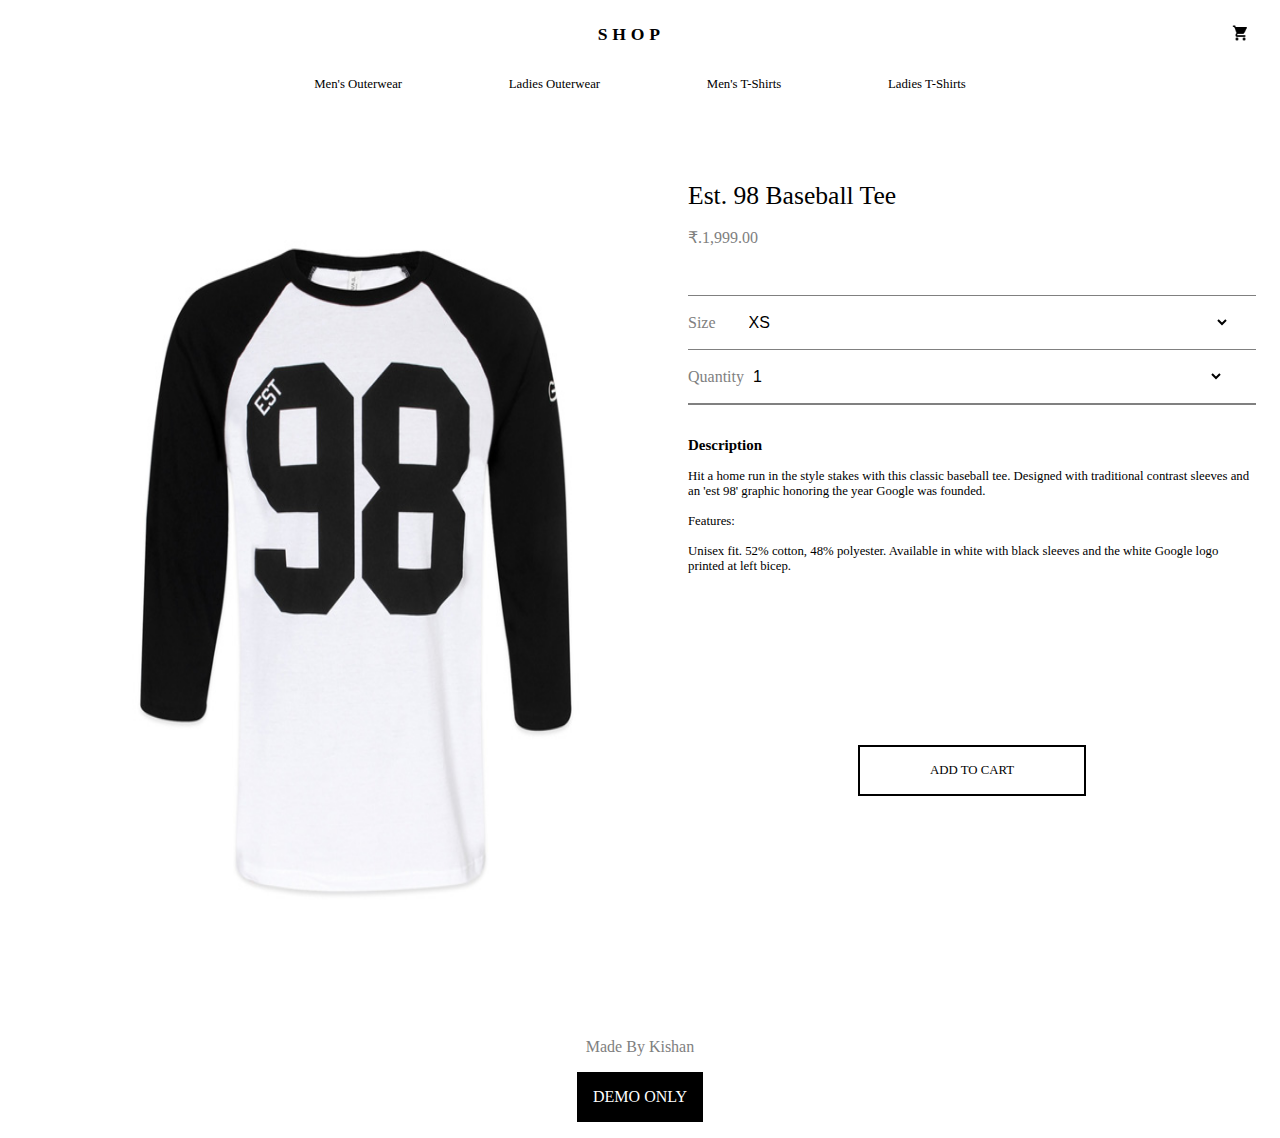
==== product-details.html @ 000cc69c "Product Details Completed" ====
<!DOCTYPE html>

<head>
    <meta charset="utf-8">
    <meta name="viewport" content="width=device-width, initial-scale=1">
    <title>Product </title>
    <link rel="stylesheet" href="css/style.css">
</head>

<body>
    <header>
        <div class="header-menu-box">
            <div class="header-menu"></div>
            <div class="header-menu"></div>
            <div class="header-menu"></div>
        </div>

        <div class="logo">
            <a href="index.html">SHOP</a>
        </div>
        <div class="cart-logo-box">
            <a href="#"> <img class="cart-logo" src="images/cart.png" alt="Cart"></a>
        </div>

    </header>
    <div class="nav-bar-box">
        <div class="nav-bar">
            <div>
                <a href=""> Men's Outerwear</a>
            </div>
            <div>
                <a href=""> Ladies Outerwear</a>
            </div>
            <div>
                <a href=""> Men's T-Shirts</a>
            </div>
            <div>
                <a href="">Ladies T-Shirts</a>
            </div>
        </div>
    </div>
    <div class="product-display-box">
        <div class="product-display-img-box">
            <img class="product-display-img " src="images/tshirt.jpg" alt="">
        </div>
        <div class="product-display-details">
            <h1>Est. 98 Baseball Tee</h1>
            <div class="price">₹.1,999.00</div>
            <div class="size">Size
                <select class="size-options">
                    <option value="XS">XS</option>
                    <option value="S">S</option>
                    <option value="M">M</option>
                    <option value="L">L</option>
                    <option value="XL">XL</option>
                </select>
            </div>
            <div class="quantity">Quantity
                <select class="quantity-options">
                    <option value="one">1</option>
                    <option value="two">2</option>
                    <option value="three">3</option>
                    <option value="four">4</option>
                    <option value="five">5</option>
                </select>
            </div>
            <div class="description">
                <h3>Description</h3>
                <p>Hit a home run in the style stakes with this classic baseball tee. Designed with traditional
                    contrast sleeves and an 'est 98' graphic honoring the year Google was founded.

                    <br>
                    <br>
                    Features:<br><br>
                    Unisex fit.
                    52% cotton, 48% polyester.
                    Available in white with black sleeves and the white Google logo printed at left bicep.</p>
            </div>
            <div>
                <div class="add-to-cart"><a href="">ADD TO CART</a></div>
            </div>
        </div>
    </div>
    <footer>
        <div class="footer-div">
            Made By Kishan
        </div>
        <div class="footer-div">
            <div class="footer-div-demo">DEMO ONLY</div>
        </div>
    </footer>
</body>

</html>
---- css/style.css ----
header {
    justify-content: center;
    display: flex;
    padding-top: 1rem;
    padding-bottom: 1rem;
}

h1 {
    font-weight: 100;
}

a {
    text-decoration: none;
    color: black;
}

footer {
    justify-content: center;
    margin-top: 1rem;
}

.logo {
    width: 95%;
    justify-content: center;
    display: flex;
    letter-spacing: .3rem;
    font-size: 1.1rem;
    font-weight: 600;
}

.cart-logo-box {
    height: 1.1rem;
    justify-content: end;
}

.cart-logo {
    height: 1.1rem;
}

.nav-bar-box {
    display: flex;
    padding-top: 1rem;
    font-size: .8rem;
    justify-content: space-around;
    padding-bottom: 1.5rem;
}

.nav-bar {
    width: 60%;
    display: flex;
    font-size: .8rem;
    justify-content: space-around;
}


.footer-div {
    justify-content: center;
    display: flex;
    padding-bottom: .5rem;
    padding-top: .5rem;
    color: gray;
}

.footer-div-demo {
    background-color: black;
    color: white;
    padding: 1rem;
}

.product-details-box {}

.product-img-1 {
    background-image: url(../images/mens_outerwear.jpg);
    background-size: cover;
    min-height: 20rem;
    background-position: center;
}

.product-img-2 {
    background-image: url(../images/ladies_outerwear.jpg);
    background-size: cover;
    min-height: 20rem;
    background-position: center;
}

.product-img-3 {
    display: flex;
}

.product-img-3-1 {
    width: 50%;
}

.product-img-3-2 {
    width: 50%;
    background-size: cover;
}

.product-img-3-1-1 {
    background-image: url(../images/mens_tshirts.jpg);
    background-size: cover;
    min-height: 20rem;
    background-position: center;
}

.product-img-3-1-2 {
    background-image: url(../images/ladies_tshirts.jpg);
    background-size: cover;
    min-height: 20rem;
    background-position: center;
}


.product-img-label {
    justify-content: center;
    display: flex;
    padding: 2rem 0 1rem 0;
}

.product-shop-now-box {
    justify-content: center;
    display: flex;
    padding: 1rem 0 1rem 0;
}

.product-shop-now {
    border: 2px solid;
    padding: .5rem 2.5rem;
}

.product-display-box {
    width: 100%;
    height: auto;
    display: flex;
}

.product-display-img-box {
    width: 50%;
    height: auto;
    display: flex;
    /* margin: 3rem 0; */
    padding: 3rem 3rem;
}

.product-display-img {
    width: 100%;
    height: auto;
    display: flex;
    margin: 3rem 1rem;
}

.product-display-details {
    width: 50%;
    height: auto;
    font-size: .8rem;
    margin: 3rem 1rem;
}

.price {
    color: gray;
    font-size: 1rem;
    padding-bottom: 3rem;
}

.size {
    width: 100%;
    font-size: 1rem;
    padding: 1rem 0;
    border-top: 1px solid gray;
    color: gray;

}

.quantity {
    width: 100%;
    font-size: 1rem;
    padding: 1rem 0;
    border-top: 1px solid gray;
    color: gray;
    border-bottom: 2px solid gray;
    margin-bottom: 2rem;
}

.size-options {
    width: 90%;
    background-color: transparent;
    border-color: transparent;
    font-size: 1rem;
    padding-left: 1.5rem;
}

.quantity-options {
    width: 84%;
    background-color: transparent;
    border-color: transparent;
    font-size: 1rem;
}

.add-to-cart {
    justify-content: center;
    display: flex;
    padding: 1rem 0 1rem 0;
    border: 2px solid black;
    margin: 30%;
}

.description {
    margin-bottom: 0rem;
}






@media only screen and (max-width:767px) {
    .header-menu-box {
        height: 1.1rem;
    }

    .header-menu {
        width: 1rem;
        height: 0.1rem;
        background-color: black;
        margin: .15rem 0;
    }

    .nav-bar-box {
        display: none;
    }

    .product-img-3 {
        display: block;
    }

    .product-img-3-1 {
        width: 100%;
    }

    .product-img-3-2 {
        width: 100%;
    }

    .product-display-box {
        display: block;
        width: 100%;
    }

    .product-display-img-box {
        width: 100%;
        padding: 0;
        margin: 0;

    }

    .product-display-details {
        width: 100%;
        margin: 0;
    }

    .product-display-img {
        margin: 0;
    }

    .add-to-cart {
        margin: 0;
        position: fixed;
        right: 1px;
        left: 1px;
        bottom: 0px;
        background-color: blue;
    }

    .description {
        margin-bottom: 8rem;
    }

    footer {
        display: none;
    }
}
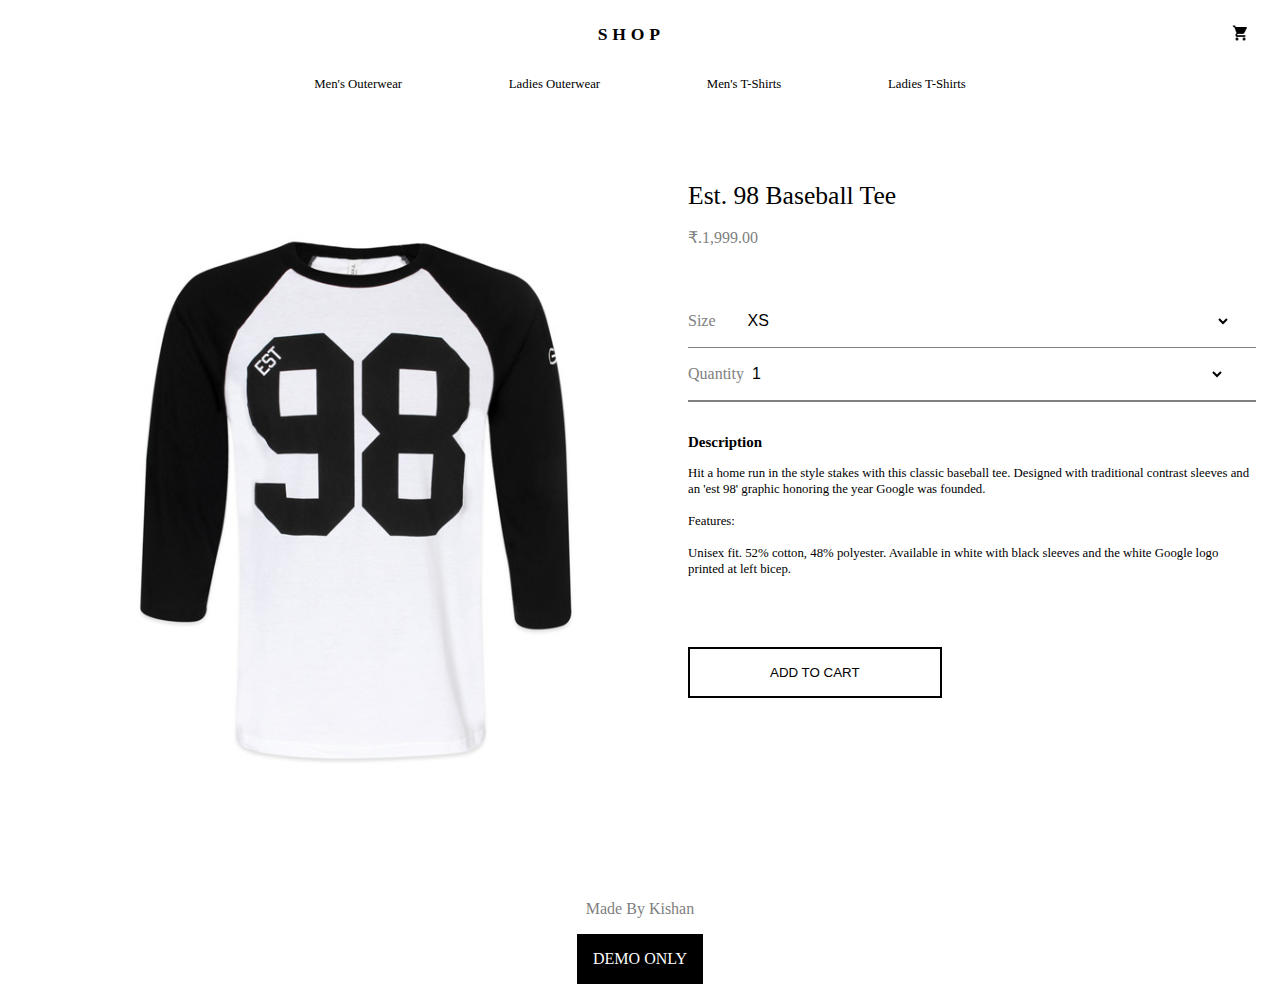
==== commit c87a0152: "Final Commit" ====
--- a/product-details.html
+++ b/product-details.html
@@ -5,11 +5,26 @@
     <meta name="viewport" content="width=device-width, initial-scale=1">
     <title>Product </title>
     <link rel="stylesheet" href="css/style.css">
+    <link rel="stylesheet" href="css/footer-style.css">
 </head>
 
 <body>
     <header>
         <div class="header-menu-box">
+            <div id="nov-hover">
+                <div class="menu-hover-items">
+                    <a class="a-hover" href="product-details.html"> Men's Outerwear</a>
+                </div>
+                <div class="menu-hover-items">
+                    <a class="a-hover" href="product-details.html"> Ladies Outerwear</a>
+                </div>
+                <div class="menu-hover-items">
+                    <a class="a-hover" href="product-details.html"> Men's T-Shirts</a>
+                </div>
+                <div class="menu-hover-items">
+                    <a class="a-hover" href="product-details.html">Ladies T-Shirts</a>
+                </div>
+            </div>
             <div class="header-menu"></div>
             <div class="header-menu"></div>
             <div class="header-menu"></div>
@@ -19,7 +34,7 @@
             <a href="index.html">SHOP</a>
         </div>
         <div class="cart-logo-box">
-            <a href="#"> <img class="cart-logo" src="images/cart.png" alt="Cart"></a>
+            <a href="checkout.html"> <img class="cart-logo" src="images/cart.png" alt="Cart"></a>
         </div>
 
     </header>
@@ -76,9 +91,11 @@
                     52% cotton, 48% polyester.
                     Available in white with black sleeves and the white Google logo printed at left bicep.</p>
             </div>
-            <div>
-                <div class="add-to-cart"><a href="">ADD TO CART</a></div>
-            </div>
+            <a href="checkout.html">
+                <div>
+                    <button class="add-to-cart">ADD TO CART</button>
+                </div>
+            </a>
         </div>
     </div>
     <footer>
--- a/css/style.css
+++ b/css/style.css
@@ -3,6 +3,11 @@
     display: flex;
     padding-top: 1rem;
     padding-bottom: 1rem;
+}
+
+button {
+    background-color: transparent;
+    cursor: pointer;
 }
 
 h1 {
@@ -19,11 +24,89 @@
     margin-top: 1rem;
 }
 
+input {
+    width: 100%;
+    border: 0ch;
+    border-bottom: 1px solid gainsboro;
+    padding-top: 2rem;
+
+    background-color: transparent;
+    outline: none;
+}
+
+select {
+    background-color: transparent;
+    border: 0;
+    border-bottom: 1px solid;
+    outline: none;
+}
+
+
+
+input:focus-within::placeholder {
+    color: transparent;
+}
+
+
+input:focus-within~label {
+
+    color: grey;
+    top: -3rem;
+    transition: .5s;
+}
+
+input:focus-within~.cvv-label {
+
+    color: black;
+    top: -1rem;
+
+}
+
+label {
+    transition: .5s;
+    color: transparent;
+    top: -2rem;
+    position: relative;
+}
+
+
+input:focus-within~.border {
+
+    background-color: black;
+    transform: scaleX(1000);
+
+}
+
+input:focus-within~.border-cvv {
+
+    background-color: black;
+    transform: scaleX(1000);
+
+}
+
+select:focus-within~label {
+
+    color: black;
+    top: -3rem;
+    transition: .5s;
+}
+
+.cvv-label {
+    top: 0%;
+    left: -6rem;
+    transition: .5s;
+}
+
+
+
+
+
+
 .logo {
     width: 95%;
     justify-content: center;
     display: flex;
-    letter-spacing: .3rem;
+    letter-spacing: 0.3rem;
     font-size: 1.1rem;
     font-weight: 600;
 }
@@ -40,7 +123,7 @@
 .nav-bar-box {
     display: flex;
     padding-top: 1rem;
-    font-size: .8rem;
+    font-size: 0.8rem;
     justify-content: space-around;
     padding-bottom: 1.5rem;
 }
@@ -48,16 +131,15 @@
 .nav-bar {
     width: 60%;
     display: flex;
-    font-size: .8rem;
+    font-size: 0.8rem;
     justify-content: space-around;
 }
 
-
 .footer-div {
     justify-content: center;
     display: flex;
-    padding-bottom: .5rem;
-    padding-top: .5rem;
+    padding-bottom: 0.5rem;
+    padding-top: 0.5rem;
     color: gray;
 }
 
@@ -67,21 +149,21 @@
     padding: 1rem;
 }
 
-.product-details-box {}
-
-.product-img-1 {
-    background-image: url(../images/mens_outerwear.jpg);
+.product-img {
     background-size: cover;
     min-height: 20rem;
     background-position: center;
 }
 
+
+.product-img-1 {
+    background-image: url(../images/mens_outerwear.jpg);
+}
+
 .product-img-2 {
     background-image: url(../images/ladies_outerwear.jpg);
-    background-size: cover;
-    min-height: 20rem;
-    background-position: center;
-}
+}
+
 
 .product-img-3 {
     display: flex;
@@ -98,18 +180,11 @@
 
 .product-img-3-1-1 {
     background-image: url(../images/mens_tshirts.jpg);
-    background-size: cover;
-    min-height: 20rem;
-    background-position: center;
 }
 
 .product-img-3-1-2 {
     background-image: url(../images/ladies_tshirts.jpg);
-    background-size: cover;
-    min-height: 20rem;
-    background-position: center;
-}
-
+}
 
 .product-img-label {
     justify-content: center;
@@ -125,7 +200,7 @@
 
 .product-shop-now {
     border: 2px solid;
-    padding: .5rem 2.5rem;
+    padding: 0.5rem 2.5rem;
 }
 
 .product-display-box {
@@ -152,7 +227,7 @@
 .product-display-details {
     width: 50%;
     height: auto;
-    font-size: .8rem;
+    font-size: 0.8rem;
     margin: 3rem 1rem;
 }
 
@@ -163,20 +238,18 @@
 }
 
 .size {
+    width: 100%;
+    font-size: 1rem;
+    padding: 1rem 0;
+    color: gray;
+}
+
+.quantity {
     width: 100%;
     font-size: 1rem;
     padding: 1rem 0;
     border-top: 1px solid gray;
     color: gray;
-
-}
-
-.quantity {
-    width: 100%;
-    font-size: 1rem;
-    padding: 1rem 0;
-    border-top: 1px solid gray;
-    color: gray;
     border-bottom: 2px solid gray;
     margin-bottom: 2rem;
 }
@@ -197,23 +270,156 @@
 }
 
 .add-to-cart {
-    justify-content: center;
-    display: flex;
-    padding: 1rem 0 1rem 0;
+    padding: 1rem 5rem 1rem 5rem;
     border: 2px solid black;
-    margin: 30%;
+    margin-top: 10%;
 }
 
 .description {
     margin-bottom: 0rem;
-}
-
-
-
-
-
-
-@media only screen and (max-width:767px) {
+    margin-top: 2rem;
+    line-height: 1rem;
+}
+
+.checkout-box {
+    width: 100%;
+}
+
+.checkout-box-header {
+    width: 100%;
+    justify-content: center;
+}
+
+.checkout-box-header-1 {
+    font-weight: 100;
+    text-align: center;
+}
+
+.checkout-box-header-tag {
+    text-align: center;
+    color: gray;
+    font-size: .9rem;
+}
+
+.checkout-box-part {
+    display: flex;
+}
+
+.checkout-box-part1 {
+    width: 50%;
+    padding: 3rem;
+}
+
+.checkout-box-part2 {
+    width: 50%;
+    padding: 3rem;
+}
+
+.checkout-box-header-1-1 {
+    display: flex;
+    justify-content: space-between;
+}
+
+.checkout-box-header-1-2 {
+    display: flex;
+    justify-content: space-between;
+}
+
+.order-summary {
+    display: flex;
+    justify-content: space-between;
+    margin-top: 2rem;
+    font-size: .8rem;
+}
+
+.checkout-box-part-def {
+    margin-top: 1rem;
+}
+
+.address {
+    margin-top: 1rem;
+}
+
+.inp-sep {
+    display: flex;
+}
+
+.month-options {
+    width: 30%;
+}
+
+.year-options {
+    width: 30%;
+}
+
+.cvv {
+    width: 40%;
+    margin-left: 1rem;
+}
+
+.country-options {
+    width: 100%;
+    padding-top: .5rem;
+    padding-bottom: .5rem;
+}
+
+.header-menu-box:hover #nov-hover {
+    display: block;
+}
+
+.header-menu-box #nov-hover {
+    display: none;
+    position: fixed;
+    background-color: white;
+    width: 25%;
+    color: gray;
+    line-height: 1rem;
+    height: 100%;
+
+
+}
+
+.menu-hover-items {
+    padding: 1rem;
+}
+
+.a-hover {
+
+    color: gray;
+}
+
+.border {
+    height: 2px;
+    width: 1px;
+    background-color: transparent;
+    position: relative;
+    left: 50%;
+    bottom: 1.3rem;
+    transition: .5s;
+}
+
+.border-cvv {
+    height: 2px;
+    width: 1px;
+    background-color: transparent;
+    position: relative;
+    left: 50%;
+    transition: .5s;
+}
+
+.animation {
+    overflow: hidden;
+    width: auto;
+}
+
+.animation-cvv {
+    overflow: hidden;
+    width: 30%;
+    margin-bottom: -1.3rem;
+    margin-left: .5rem;
+}
+
+@media only screen and (max-width: 767px) {
     .header-menu-box {
         height: 1.1rem;
     }
@@ -222,24 +428,14 @@
         width: 1rem;
         height: 0.1rem;
         background-color: black;
-        margin: .15rem 0;
+        margin: 0.15rem 0;
     }
 
     .nav-bar-box {
         display: none;
     }
 
-    .product-img-3 {
-        display: block;
-    }
-
-    .product-img-3-1 {
-        width: 100%;
-    }
-
-    .product-img-3-2 {
-        width: 100%;
-    }
+
 
     .product-display-box {
         display: block;
@@ -250,7 +446,6 @@
         width: 100%;
         padding: 0;
         margin: 0;
-
     }
 
     .product-display-details {
@@ -267,6 +462,7 @@
         position: fixed;
         right: 1px;
         left: 1px;
+        width: 100%;
         bottom: 0px;
         background-color: blue;
     }
@@ -275,7 +471,21 @@
         margin-bottom: 8rem;
     }
 
-    footer {
-        display: none;
+    .quantity {
+        width: 100%;
+    }
+
+    .checkout-box-part1 {
+        width: 100%;
+        padding: 3rem 0;
+    }
+
+    .checkout-box-part2 {
+        width: 100%;
+        padding: 3rem 0;
+    }
+
+    .checkout-box-part {
+        display: block;
     }
 }